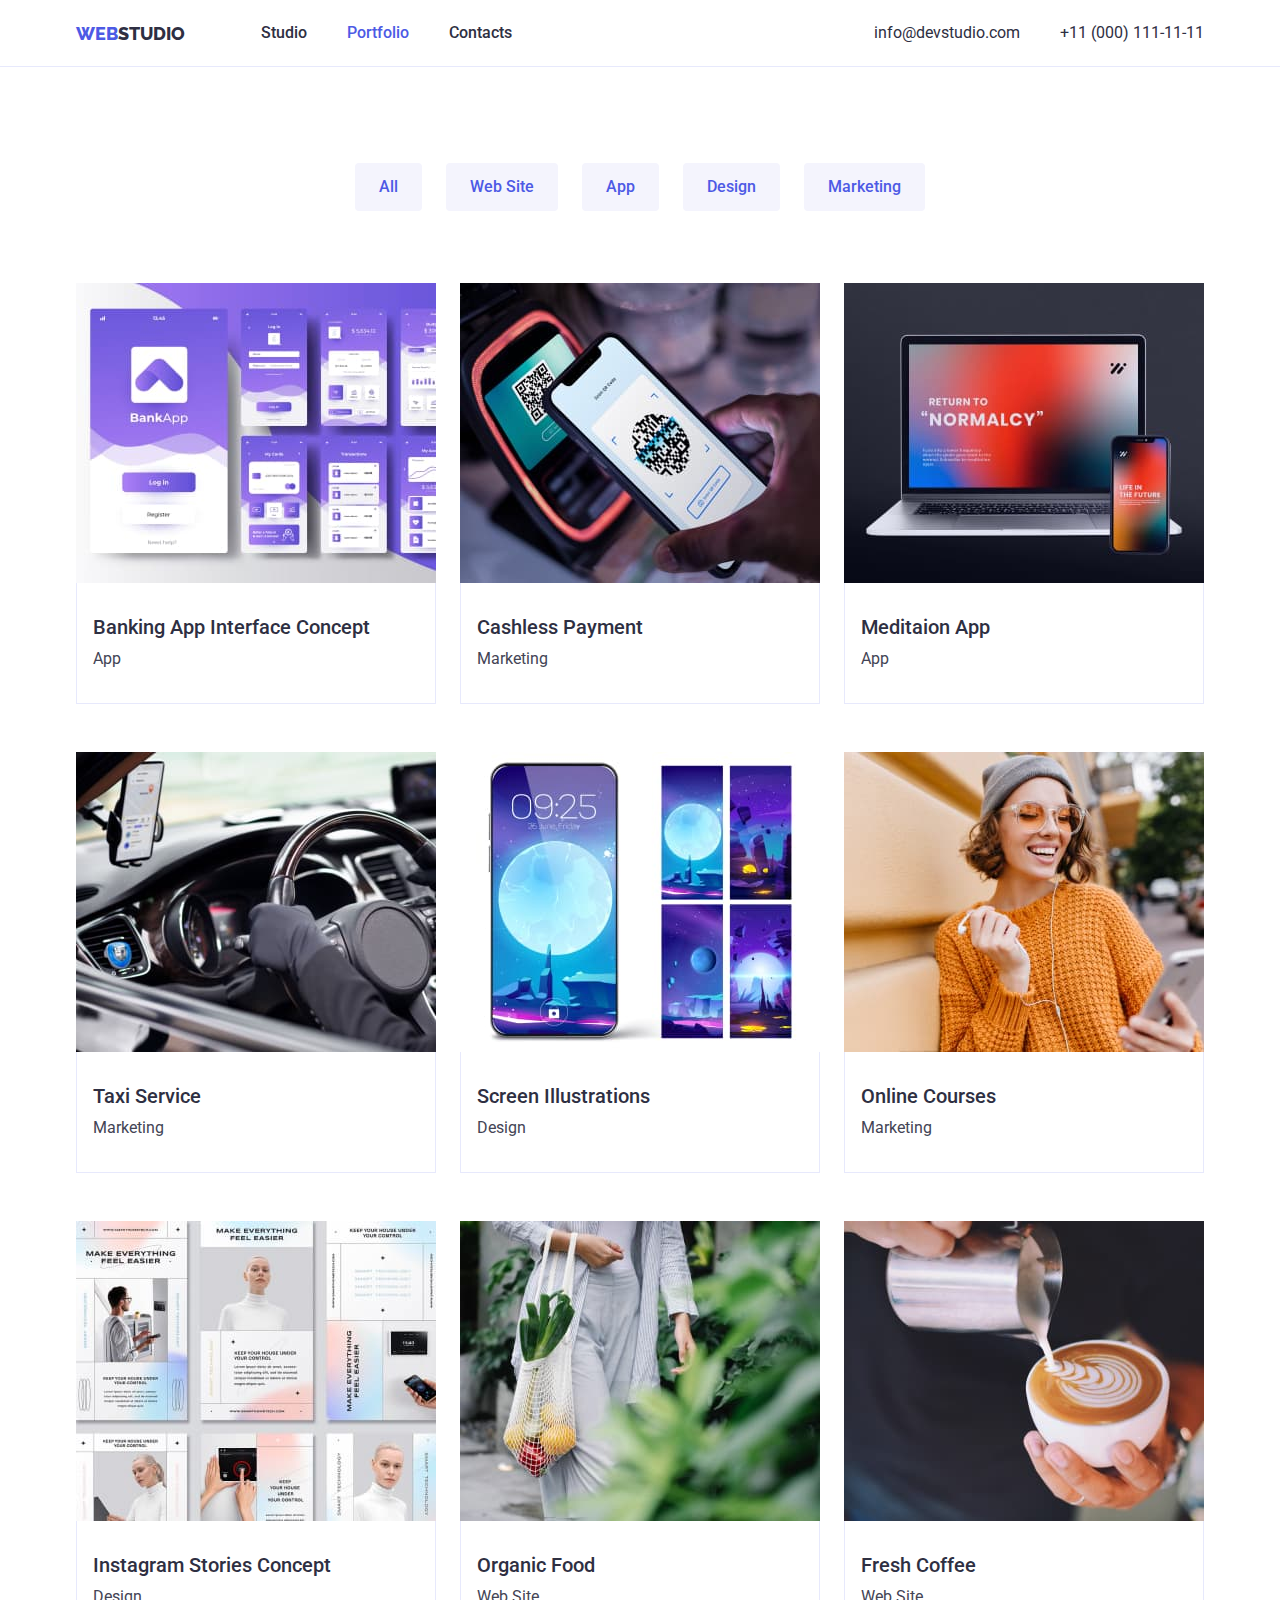
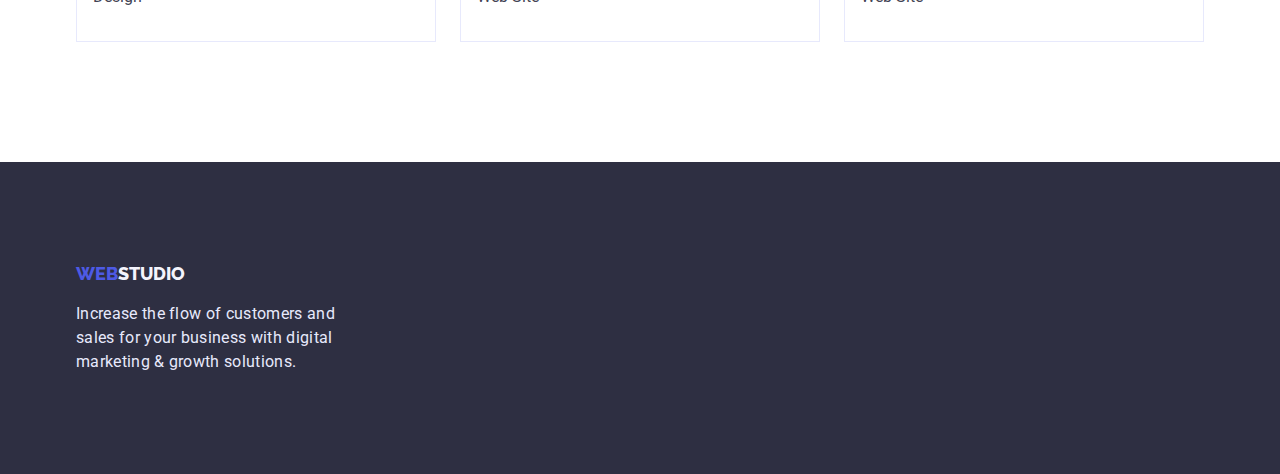
==== portfolio.html @ 1cd85ff8 "Initial commit" ====
<!DOCTYPE html>
<html lang="en">
  <head>
    <meta charset="UTF-8" />
    <meta http-equiv="X-UA-Compatible" content="IE=edge" />
    <meta name="viewport" content="width=device-width, initial-scale=1.0" />
    <title>Document</title>

    <link
      rel="stylesheet"
      href="https://cdn.jsdelivr.net/npm/modern-normalize@1.1.0/modern-normalize.min.css"
    />

    <link
      href="https://fonts.googleapis.com/css2?family=Raleway:wght@800&family=Roboto:wght@400;500;700&display=swap"
      rel="stylesheet"
    />

    <link rel="stylesheet" href="./css/styles.css" />
  </head>
  <body>
    <header class="header-block">
      <div class="container header-container-blok">
        <nav class="header-container">
          <a href="index.html" class="logo-decoretion">
            <span class="logo">web</span
            ><span class="logo logo-black">studio</span></a
          >
          <ul class="link-block">
            <li><a class="link" href="./index.html">Studio</a></li>
            <li><a class="link, current" href="">Portfolio</a></li>
            <li><a class="link" href="">Contacts</a></li>
          </ul>
        </nav>
        <ul class="contacts-block">
          <li>
            <a class="contacts" href="meilto:info@devstudio.com"
              >info@devstudio.com</a
            >
          </li>
          <li>
            <a class="contacts" href="tel:+110001111111">+11 (000) 111-11-11</a>
          </li>
        </ul>
      </div>
    </header>
    <main>
      <section class="section portfolio-section">
        <div class="container">
          <h1 class="visuallyhidden">Portfolio</h1>
          <ul class="btn-section">
            <li><button class="btn" type="button">All</button></li>
            <li><button class="btn" type="button">Web Site</button></li>
            <li><button class="btn" type="button">App</button></li>
            <li><button class="btn" type="button">Design</button></li>
            <li><button class="btn" type="button">Marketing</button></li>
          </ul>
          <ul class="projeckt-list">
            <li class="projeckt-link">
              <img src="./images/portfolio1.jpg" alt="list" />
              <div class="portfolio-wrapper">
                <h2 class="feature">Banking App Interface Concept</h2>
                <p class="feature-text">App</p>
              </div>
            </li>
            <li class="projeckt-link">
              <img src="./images/portfolio2.jpg" alt="phone and terminal" />
              <div class="portfolio-wrapper">
                <h2 class="feature">Cashless Payment</h2>
                <p class="feature-text">Marketing</p>
              </div>
            </li>
            <li class="projeckt-link">
              <img src="./images/portfolio3.jpg" alt="phone and laptop" />
              <div class="portfolio-wrapper">
                <h2 class="feature">Meditaion App</h2>
                <p class="feature-text">App</p>
              </div>
            </li>
            <li class="projeckt-link">
              <img src="./images/portfolio4.jpg" alt="steering wheel" />
              <div class="portfolio-wrapper">
                <h2 class="feature">Taxi Service</h2>
                <p class="feature-text">Marketing</p>
              </div>
            </li>
            <li class="projeckt-link">
              <img src="./images/portfolio5.jpg" alt="phone screen" />
              <div class="portfolio-wrapper">
                <h2 class="feature">Screen Illustrations</h2>
                <p class="feature-text">Design</p>
              </div>
            </li>
            <li class="projeckt-link">
              <img
                src="./images/portfolio6.jpg"
                alt="girl in an orange sweater"
              />
              <div class="portfolio-wrapper">
                <h2 class="feature">Online Courses</h2>
                <p class="feature-text">Marketing</p>
              </div>
            </li>
            <li class="projeckt-link">
              <img
                src="./images/portfolio7.jpg"
                alt="Instagram Stories Concept"
              />
              <div class="portfolio-wrapper">
                <h2 class="feature">Instagram Stories Concept</h2>
                <p class="feature-text">Design</p>
              </div>
            </li>
            <li class="projeckt-link">
              <img src="./images/portfolio8.jpg" alt="fruit in a bag" />
              <div class="portfolio-wrapper">
                <h2 class="feature">Organic Food</h2>
                <p class="feature-text">Web Site</p>
              </div>
            </li>
            <li class="projeckt-link">
              <img src="./images/portfolio9.jpg" alt="coffee in a cap" />
              <div class="portfolio-wrapper">
                <h2 class="feature">Fresh Coffee</h2>
                <p class="feature-text">Web Site</p>
              </div>
            </li>
          </ul>
        </div>
      </section>
    </main>

    <footer class="background-footer">
      <div class="footer-block container">
        <a class="logo-decoretion" href="index.html">
          <span class="logo">web</span
          ><span class="logo logo-white">studio</span></a
        >
        <p class="footer-text">
          Increase the flow of customers and sales for your business with
          digital marketing & growth solutions.
        </p>
      </div>
    </footer>
  </body>
</html>
---- css/styles.css ----
:root {
  /* font */
  --main-font: "Roboto", sans-serif;
  --secondary-font: "Raleway", sans-serif;

  /*text colors*/
  --hero-text-color: #ffffff;
  --accent-color: #4d5ae5;
  --primary-color-text: #2e2f42;
  --dark-text-color: #434455;
  --light-text-color: #e7e9fc;
  --button-text-color: #ffffff;
  --button-click-color: #404bbf;

  /* background colors*/

  --background-dark: #2e2f42;
  --background-light: #f4f4fd;
  --background-image: #e7e9fc;
}

h1 {
  margin: 0;
  padding: 0;
}
h2 {
  margin: 0;
  padding: 0;
}
h3 {
  margin: 0;
  padding: 0;
}
h4 {
  margin: 0;
  padding: 0;
}
p {
  margin: 0;
  padding: 0;
}
ul {
  margin: 0;
  padding: 0;
}

.current {
  color: var(--accent-color);
  text-decoration: none;
}

.current:hover,
.current:focus {
  color: var(--button-click-color);
}

img {
  display: block;
}

.visuallyhidden {
  border: 0;
  clip: rect(0 0 0 0);
  clip-path: inset(100%);
  height: 1px;
  margin: -1px;
  overflow: hidden;
  padding: 0;
  position: absolute;
  width: 1px;
  white-space: nowrap;
}

body {
  font-family: var(--main-font);
  color: var(--primary-color-text);
}

.container {
  width: 1158px;
  padding-left: 15px;
  padding-right: 15px;

  margin-left: auto;
  margin-right: auto;
}

.section {
  padding-top: 120px;
  padding-bottom: 120px;
}

/*header*/

.header-container {
  display: flex;
  align-items: center;
}

/*logo*/
.logo {
  font-family: var(--secondary-font);

  font-weight: 800;
  font-size: 18px;
  line-height: 1.3;

  text-decoration: none;
  text-transform: uppercase;
  color: var(--accent-color);
}

.logo-black {
  color: var(--primary-color-text);
}
.logo-white {
  color: var(--background-light);
}

.logo-decoretion {
  text-decoration: none;
  margin-right: 76px;
}
/*навигация*/
.link {
  text-decoration: none;
  color: currentColor;
  display: block;
}

ul {
  list-style-type: none;
}

.link:hover,
.link:focus {
  color: var(--button-click-color);
}

.link-block {
  display: flex;
  gap: 40px;
  padding-top: 24px;
  padding-bottom: 24px;

  font-family: "Roboto";

  font-weight: 500;
}

.contacts {
  font-weight: 400;
  font-size: 16px;
  line-height: 1.5;

  color: var(--primary-color-text);
  text-decoration: none;
}
.contacts-block {
  display: flex;
  gap: 40px;
  margin-left: auto;
  justify-content: flex-end;
  align-items: flex-start;
  color: var(--dark-text-color);
}

.contacts:hover,
.contacts:focus {
  color: var(--button-click-color);
}

.link-nav {
  display: flex;
  gap: 40px;
}

.header-container-blok {
  display: flex;
  align-items: center;
}

.header-block {
  display: flex;
  align-items: center;
  border-bottom: 1px solid #e7e9fc;
}

/*hero*/

.hero {
  background: var(--background-dark);

  text-align: center;

  padding-top: 188px;
  padding-bottom: 188px;
}

.hero-button {
  background: var(--accent-color);
  color: var(--button-text-color);
  box-shadow: 0px 4px 4px rgba(0, 0, 0, 0.15);
  font-weight: 500;
  font-size: 16px;
  line-height: 1.5;
  font-family: inherit;
  border-radius: 4px;

  padding: 16px 32px;
  border: none;
}

.hero-button:hover,
.hero-button:focus {
  background: var(--button-click-color);
  box-shadow: 0px 4px 4px rgba(0, 0, 0, 0.15);
  border-radius: 4px;
}

.hero-name {
  font-size: 56px;
  line-height: 1;
  color: var(--hero-text-color);
  max-width: 498px;
  margin-bottom: 48px;
  margin-left: auto;
  margin-right: auto;
}

/*section 1*/

.link-style {
  display: flex;
  align-items: center;
  gap: 24px;
}

.feature {
  font-weight: 500;
  font-size: 20px;
  line-height: 24px;
  flex: none;
  order: 0;
  flex-grow: 0;
  margin-bottom: 8px;
}

.feature-text {
  font-weight: 400;
  font-size: 16px;
  line-height: 24px;
  color: var(--dark-text-color);
}

/*section 2*/
.section-two {
  padding-top: 0;
}

.img-block {
  display: flex;
}

.img-block-link {
  margin-left: 24px;
}

/*section 3*/

.team-section {
  background-color: #f4f4fd;
}

.section-name {
  font-weight: 700;
  font-size: 36px;
  line-height: 1.1;

  text-align: center;

  margin-bottom: 72px;
}

.portfolio-section {
  padding-top: 96px;
}

.subtitle {
  font-weight: 500;
  font-size: 20px;
  line-height: 1.2;
  text-align: center;
  margin-bottom: 8px;
}

.text {
  font-weight: 400;
  font-size: 16px;
  line-height: 1.5;
  text-align: center;
}

/*footer*/

.background-footer {
  background: var(--background-dark);
}
.footer-text {
  color: var(--light-text-color);
  font-weight: 400;
  font-size: 16px;
  line-height: 1.5;
  letter-spacing: 0.02em;

  width: 264px;
  padding-top: 16px;
}

.footer-block {
  padding-top: 100px;
  padding-bottom: 100px;
}

/*button*/
.btn {
  background: var(--background-light);
  color: var(--accent-color);

  font-weight: 500;
  font-size: 16px;
  line-height: 1.5;
  border: none;
  border-radius: 4px;
  padding: 12px 24px;
}

.btn:hover,
.btn:focus {
  background: var(--button-click-color);
  box-shadow: 0px 3px 1px rgba(0, 0, 0, 0.1), 0px 2px 1px rgba(0, 0, 0, 0.08),
    0px 2px 2px rgba(0, 0, 0, 0.12);
  color: var(--button-text-color);
  font-weight: 500;
  font-size: 16px;
  line-height: 1.5;
}

/*PORTFOLIO*/

.btn-section {
  display: flex;
  justify-content: center;
  gap: 24px;
  margin-bottom: 72px;
}

.projeckt-list {
  display: flex;
  column-gap: 24px;
  row-gap: 48px;
  flex-wrap: wrap;

  padding: 0;
}

.projeckt-list:nth-child(3n) {
  margin-left: 0;
}
.projeckt-list:nth-child(n + 3) {
  margin-top: 48px;
}

.team-block {
  display: flex;
}
.team-card-one {
  margin-left: 0;
}
.team-card {
  margin-left: 24px;
}

.projeckt-link {
  width: calc((100% - 2 * 24px) / 3);
}

.team-wrapper {
  padding-top: 32px;
  padding-bottom: 32px;
  background: #ffffff;
  box-shadow: 0px 1px 6px rgba(46, 47, 66, 0.08),
    0px 1px 1px rgba(46, 47, 66, 0.16), 0px 2px 1px rgba(46, 47, 66, 0.08);
  border-radius: 0px 0px 4px 4px;
}

.portfolio-wrapper {
  padding: 32px 16px;

  border: 1px solid #e7e9fc;
  border-top: none;
}
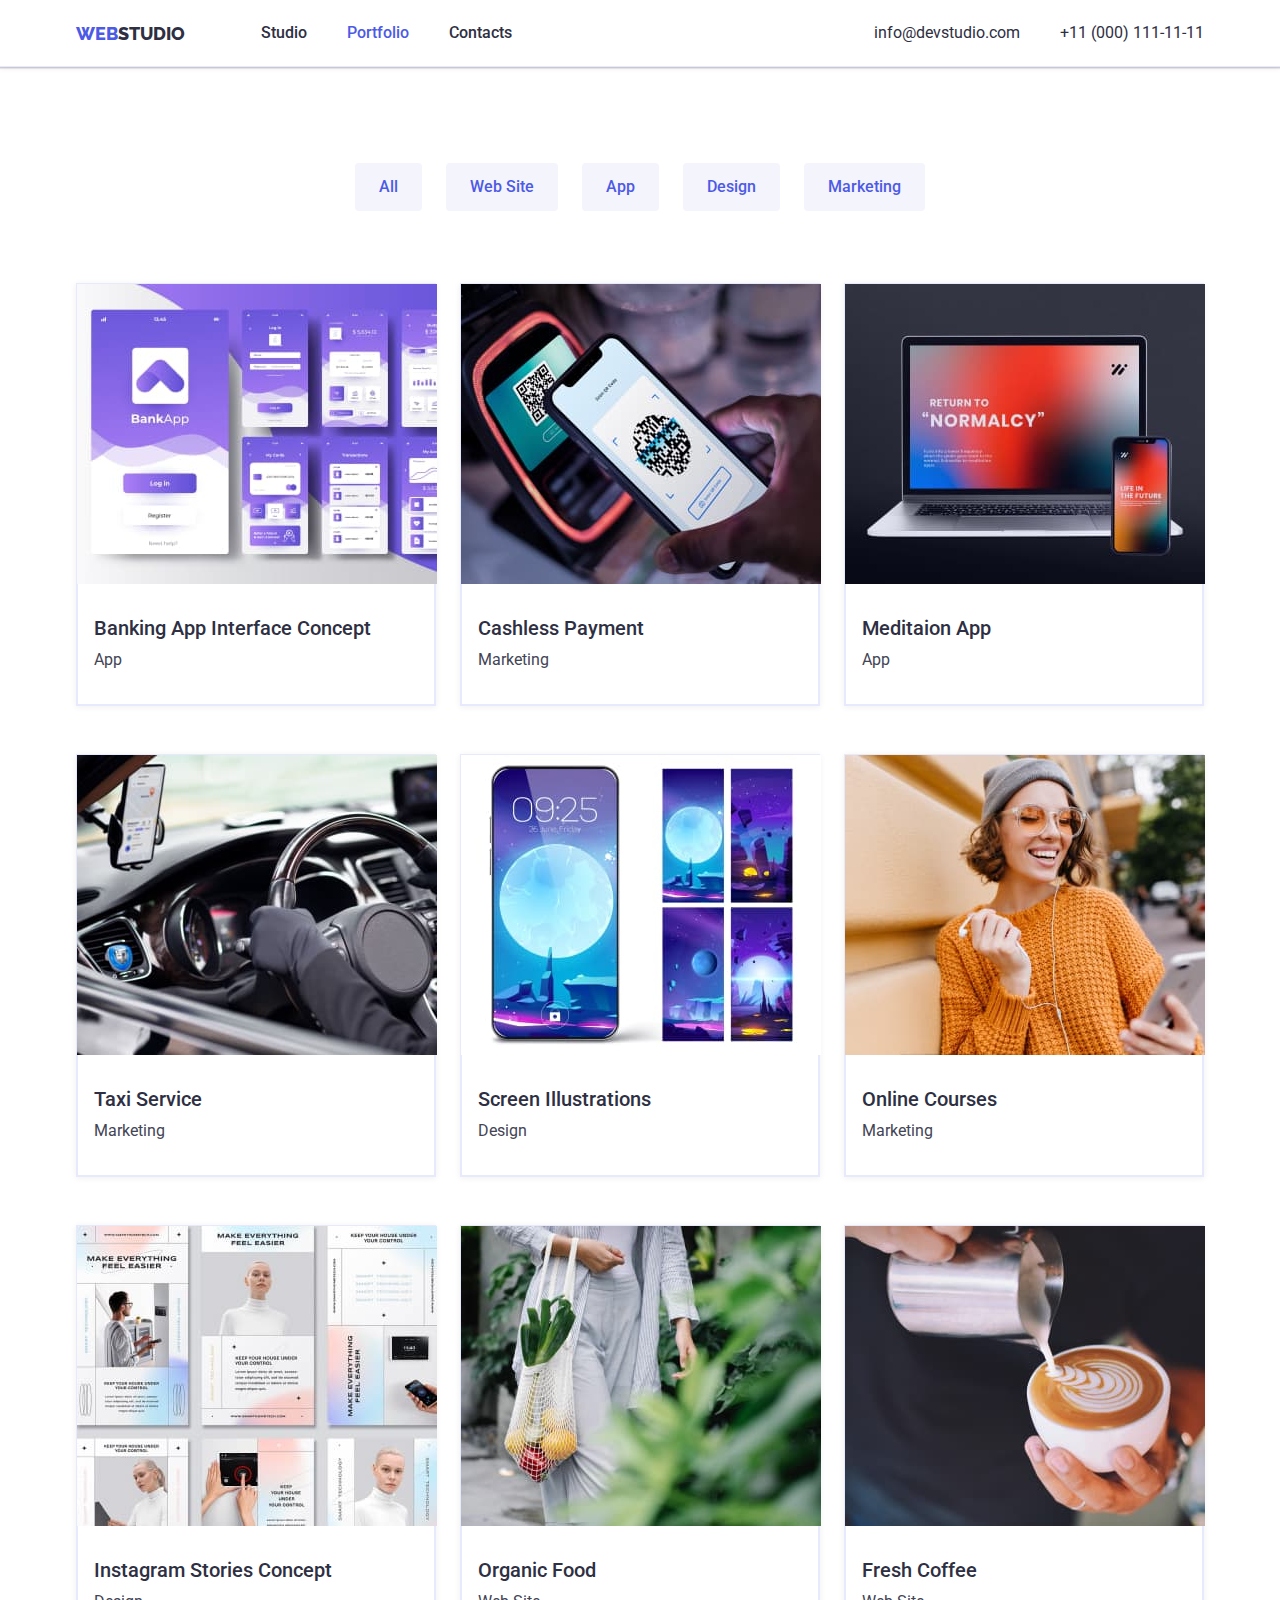
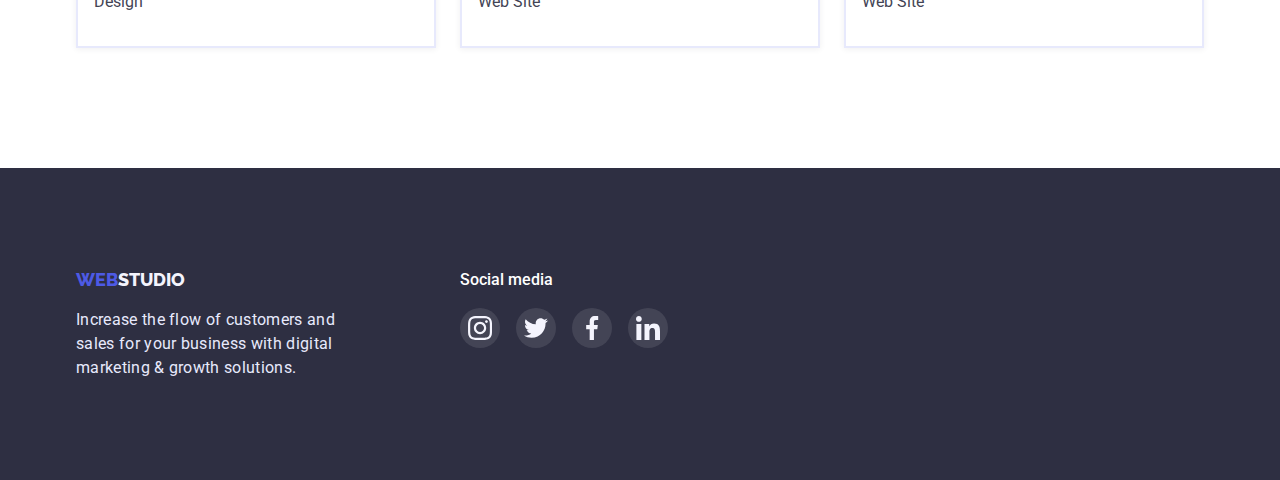
==== commit d1f4762f: "add" ====
--- a/portfolio.html
+++ b/portfolio.html
@@ -131,15 +131,73 @@
     </main>
 
     <footer class="background-footer">
-      <div class="footer-block container">
-        <a class="logo-decoretion" href="index.html">
-          <span class="logo">web</span
-          ><span class="logo logo-white">studio</span></a
-        >
-        <p class="footer-text">
-          Increase the flow of customers and sales for your business with
-          digital marketing & growth solutions.
-        </p>
+      <div class="footer-section container">
+        <div class="footer-block">
+          <a class="logo-decoretion" href="index.html">
+            <span class="logo">web</span
+            ><span class="logo logo-white">studio</span></a
+          >
+          <p class="footer-text">
+            Increase the flow of customers and sales for your business with
+            digital marketing & growth solutions.
+          </p>
+        </div>
+        <div class="footer-social">
+          <h3 class="footer-h">Social media</h3>
+          <ul class="socials list social-list">
+            <li>
+              <a
+                class="link-social link-social-footer"
+                href="https://www.instagram.com/"
+                aria-label="instagram"
+                target="_blank"
+                rel="noopener norefrrer"
+              >
+                <svg class="socials-icon" width="24" height="24">
+                  <use href="./images/icons.svg#icon-instagram"></use>
+                </svg>
+              </a>
+            </li>
+            <li>
+              <a
+                class="link-social link-social-footer"
+                href="https://twitter.com"
+                aria-label="twitter"
+                target="_blank"
+                rel="noopener norefrrer"
+              >
+                <svg class="socials-icon" width="24" height="24">
+                  <use href="./images/icons.svg#icon-twitter"></use>
+                </svg>
+              </a>
+            </li>
+            <li>
+              <a
+                class="link-social link-social-footer"
+                href="https://www.facebook.com/"
+                aria-label="facebook"
+                target="_blank"
+                rel="noopener norefrrer"
+                ><svg class="socials-icon" width="24" height="24">
+                  <use href="./images/icons.svg#icon-facebook"></use>
+                </svg>
+              </a>
+            </li>
+            <li>
+              <a
+                class="link-social link-social-footer"
+                href="https://linkedin.com"
+                aria-label="linkedin"
+                target="_blank"
+                rel="noopener norefrrer"
+              >
+                <svg class="socials-icon" width="24" height="24">
+                  <use href="./images/icons.svg#icon-linkedin"></use>
+                </svg>
+              </a>
+            </li>
+          </ul>
+        </div>
       </div>
     </footer>
   </body>
--- a/css/styles.css
+++ b/css/styles.css
@@ -11,7 +11,7 @@
   --light-text-color: #e7e9fc;
   --button-text-color: #ffffff;
   --button-click-color: #404bbf;
-
+  --customers-icon-color: #8e8f99;
   /* background colors*/
 
   --background-dark: #2e2f42;
@@ -184,6 +184,8 @@
   display: flex;
   align-items: center;
   border-bottom: 1px solid #e7e9fc;
+  box-shadow: 0px 2px 1px rgba(46, 47, 66, 0.08),
+    0px 1px 1px rgba(46, 47, 66, 0.16), 0px 1px 6px rgba(46, 47, 66, 0.08);
 }
 
 /*hero*/
@@ -195,6 +197,17 @@
 
   padding-top: 188px;
   padding-bottom: 188px;
+  margin-right: auto;
+  margin-left: auto;
+  /*background-image: url(../images/people-office\ 1.jpg);*/
+  background-size: cover;
+  background-position: center;
+  width: 1440px;
+  background-image: linear-gradient(
+      rgba(46, 47, 66, 0.7),
+      rgba(46, 47, 66, 0.7)
+    ),
+    url(../images/people-office.jpg);
 }
 
 .hero-button {
@@ -226,6 +239,7 @@
   margin-bottom: 48px;
   margin-left: auto;
   margin-right: auto;
+  
 }
 
 /*section 1*/
@@ -234,6 +248,12 @@
   display: flex;
   align-items: center;
   gap: 24px;
+}
+
+.icon-link {
+  background-color: var(--background-light);
+  padding: 24px 100px;
+  margin-bottom: 8px;
 }
 
 .feature {
@@ -299,9 +319,44 @@
   font-size: 16px;
   line-height: 1.5;
   text-align: center;
+  margin-bottom: 8px;
+}
+
+.socials {
+  display: flex;
+  justify-content: center;
+  gap: 24px;
+}
+
+.link-social {
+  display: flex;
+  align-items: center;
+  justify-content: center;
+  width: 40px;
+  height: 40px;
+  background-color: var(--accent-color);
+  border-radius: 50%;
+  color: var(--background-light);
+}
+
+.link-social:hover,
+.link-social:focus {
+  background-color: var(--button-click-color);
+}
+
+.socials-icon {
+  fill: var(--background-light);
 }
 
 /*footer*/
+
+.link-social-footer {
+  background-color: rgba(255, 255, 255, 0.1);
+}
+
+.social-list {
+  gap: 16px;
+}
 
 .background-footer {
   background: var(--background-dark);
@@ -320,6 +375,55 @@
 .footer-block {
   padding-top: 100px;
   padding-bottom: 100px;
+}
+
+.footer-h {
+  color: var(--button-text-color);
+  font-family: "Roboto";
+
+  font-weight: 500;
+  font-size: 16px;
+  line-height: 24px;
+  margin-bottom: 16px;
+}
+
+.footer-section {
+  display: flex;
+  gap: 120px;
+}
+
+.footer-social {
+  padding-top: 100px;
+  padding-bottom: 130px;
+}
+
+/* selection 4 */
+
+.customers-link {
+  display: flex;
+  justify-content: center;
+  gap: 24px;
+}
+
+.customers-icon {
+  fill: var(--customers-icon-color);
+
+  border: 1px solid var(--customers-icon-color);
+  padding: 16px 32px;
+  width: 168px;
+  height: 88px;
+}
+
+.customers-icon:hover,
+.customers-icon:focus {
+  color: var(--button-click-color);
+  fill: currentColor;
+  border: 1px solid var(--button-click-color);
+}
+
+.customers-name {
+  margin-top: 10px;
+  margin-bottom: 72px;
 }
 
 /*button*/
@@ -379,10 +483,22 @@
 }
 .team-card {
   margin-left: 24px;
+  box-shadow: 0px 1px 6px rgba(46, 47, 66, 0.08),
+    0px 1px 1px rgba(46, 47, 66, 0.16), 0px 2px 1px rgba(46, 47, 66, 0.08);
+  border-radius: 0px 0px 4px 4px;
 }
 
 .projeckt-link {
   width: calc((100% - 2 * 24px) / 3);
+  border: 1px solid var(--background-image);
+  box-shadow: 0px 1px 6px rgba(46, 47, 66, 0.08);
+}
+
+.projeckt-link:hover,
+.projeckt-link:focus {
+  border: 0.5px solid var(--background-light);
+  box-shadow: 0px 1px 6px rgba(46, 47, 66, 0.08),
+    0px 1px 1px rgba(46, 47, 66, 0.16), 0px 2px 1px rgba(46, 47, 66, 0.08);
 }
 
 .team-wrapper {
